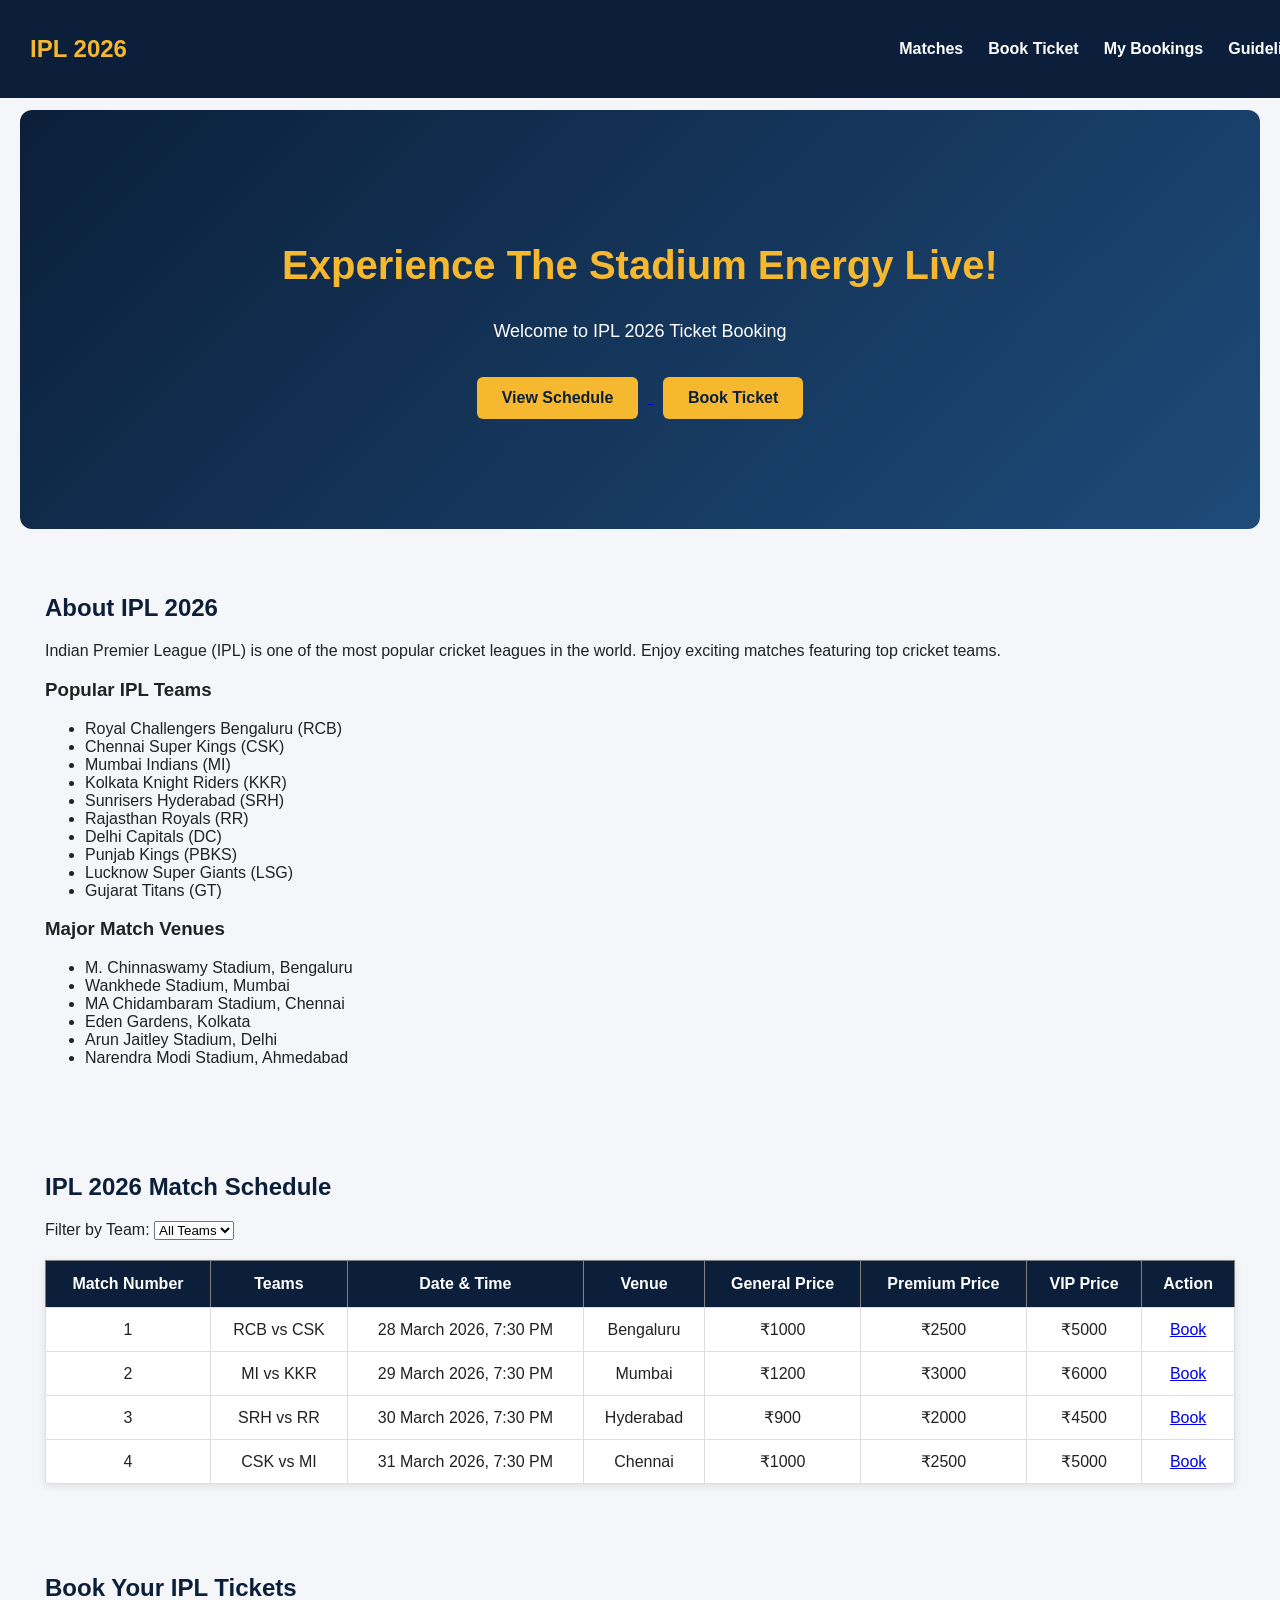
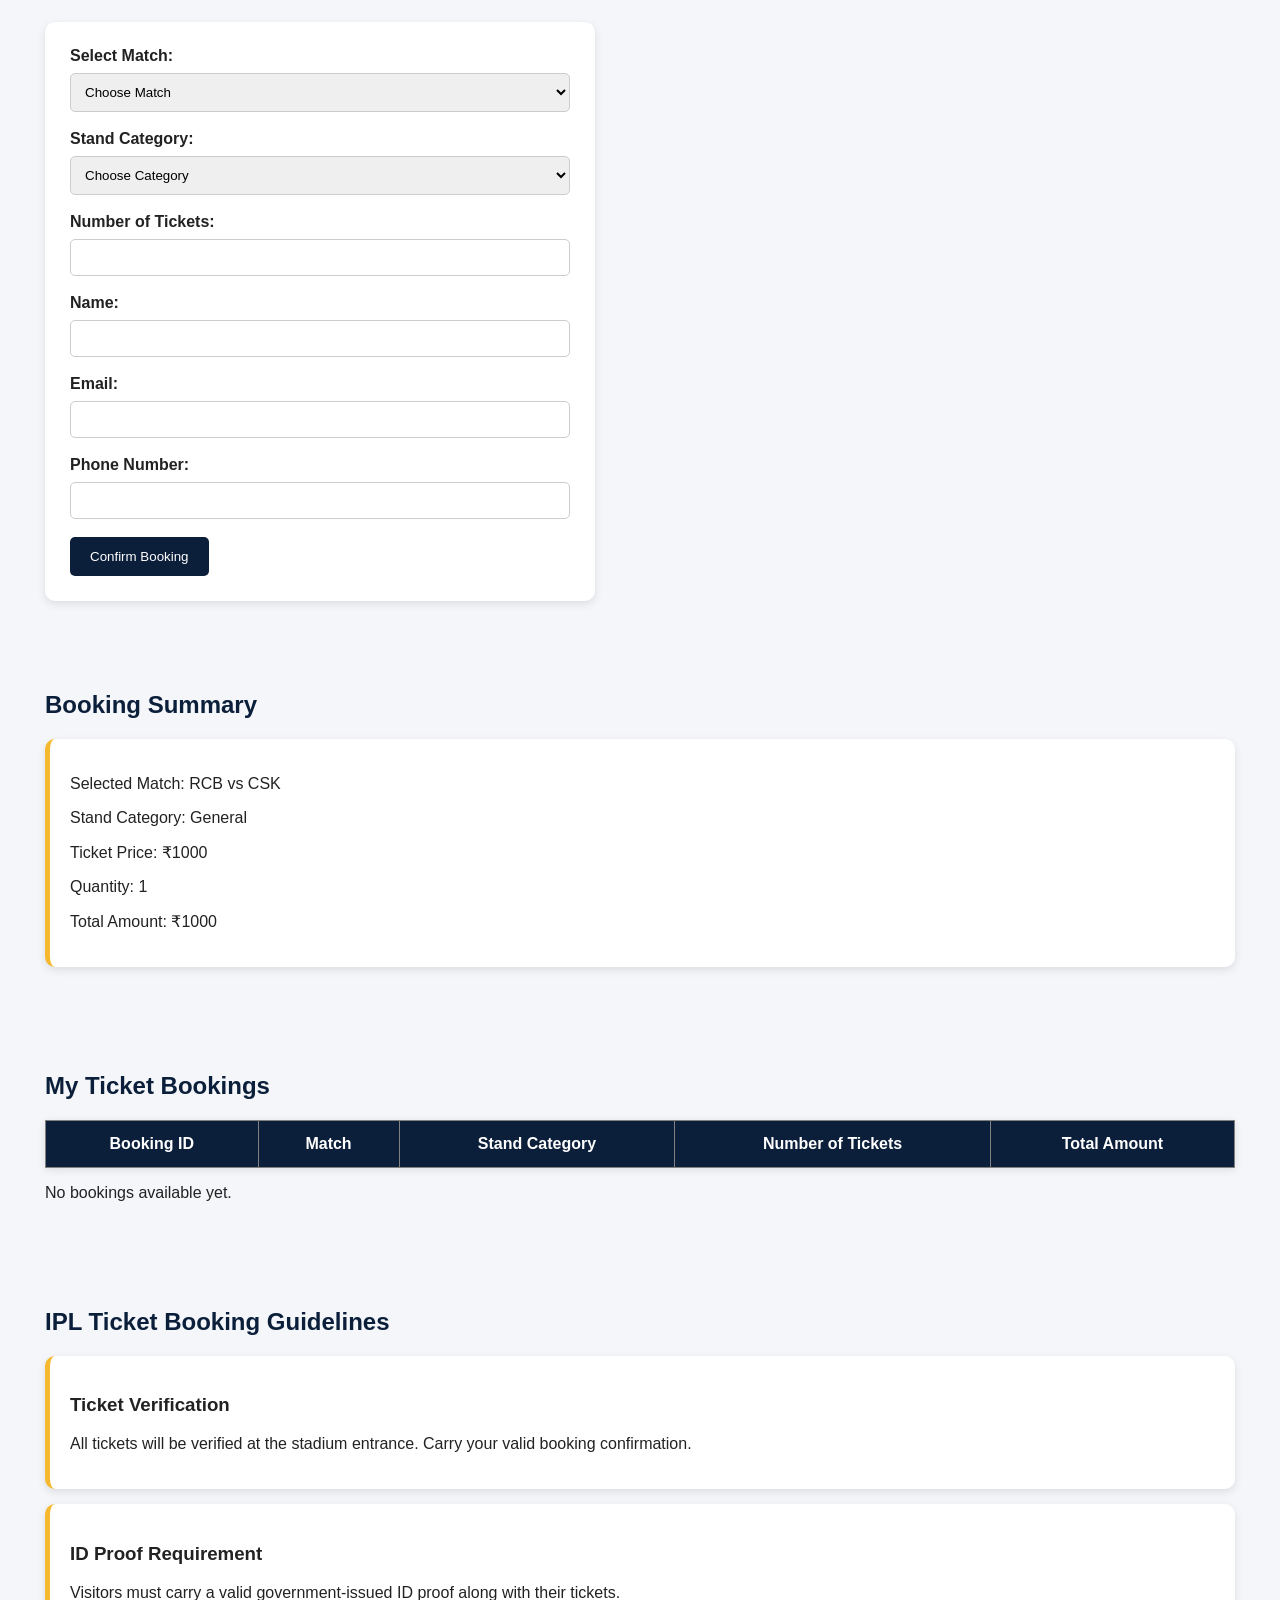
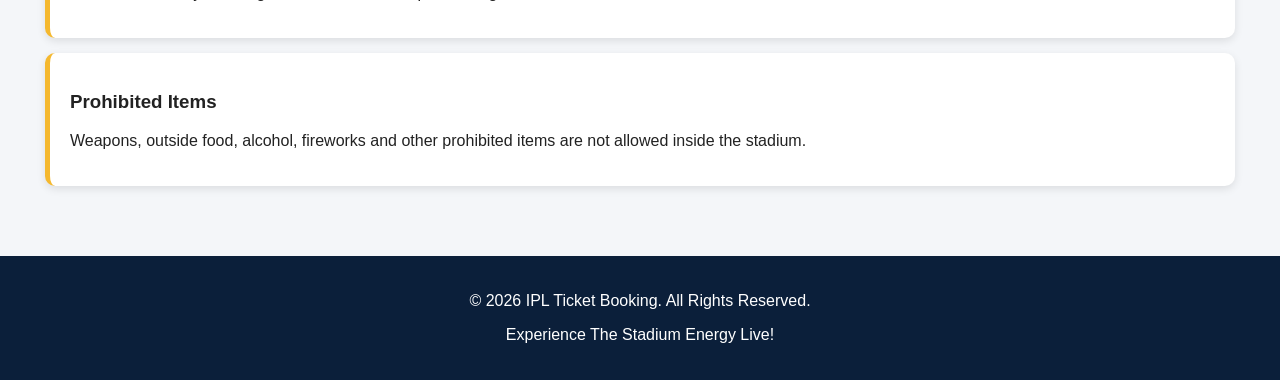
==== index.html @ 1b5e3f6e "Completed IPL Ticket Booking Website Activities" ====
<!DOCTYPE html>
<html lang="en">
<head>
    <meta charset="UTF-8">
    <meta name="viewport" content="width=device-width, initial-scale=1.0">
    <title>IPL 2026 Ticket Booking</title>
    <link rel="stylesheet" href="./styles.css">
</head>
<body>

    <!-- Navigation Bar -->
    <header>
        
 <nav>
    <h2>IPL 2026</h2>

    <ul>
        <li><a href="#matches">Matches</a></li>
        <li><a href="booking.html">Book Ticket</a></li>
        <li><a href="#mybookings">My Bookings</a></li>
        <li><a href="#guidelines">Guidelines</a></li>
    </ul>
</nav>

    </header>

    <!-- Hero Section -->
    <section id="hero">
        <h1>Experience The Stadium Energy Live!</h1>

        <p>Welcome to IPL 2026 Ticket Booking</p>

        <a href="#matches">
            <button>View Schedule</button>
        </a>

        <a href="#booking">
            <button>Book Ticket</button>
        </a>
    </section>
    
    <!-- About IPL Section -->
    <section id="about">
        <h2>About IPL 2026</h2>

        <p>
            Indian Premier League (IPL) is one of the most popular
            cricket leagues in the world. Enjoy exciting matches
            featuring top cricket teams.
        </p>

        <h3>Popular IPL Teams</h3>
        <ul>
            <li>Royal Challengers Bengaluru (RCB)</li>
            <li>Chennai Super Kings (CSK)</li>
            <li>Mumbai Indians (MI)</li>
            <li>Kolkata Knight Riders (KKR)</li>
            <li>Sunrisers Hyderabad (SRH)</li>
            <li>Rajasthan Royals (RR)</li>
            <li>Delhi Capitals (DC)</li>
            <li>Punjab Kings (PBKS)</li>
            <li>Lucknow Super Giants (LSG)</li>
            <li>Gujarat Titans (GT)</li>
        </ul>

        <h3>Major Match Venues</h3>
        <ul>
            <li>M. Chinnaswamy Stadium, Bengaluru</li>
            <li>Wankhede Stadium, Mumbai</li>
            <li>MA Chidambaram Stadium, Chennai</li>
            <li>Eden Gardens, Kolkata</li>
            <li>Arun Jaitley Stadium, Delhi</li>
            <li>Narendra Modi Stadium, Ahmedabad</li>
        </ul>
    </section>

    <!-- Match Schedule Section -->
    <section id="matches">
        <h2>IPL 2026 Match Schedule</h2>

        <!-- Team Filter -->
        <label for="teamFilter">Filter by Team:</label>
        <select id="teamFilter">
            <option value="all">All Teams</option>
            <option value="RCB">RCB</option>
            <option value="CSK">CSK</option>
            <option value="MI">MI</option>
            <option value="KKR">KKR</option>
            <option value="SRH">SRH</option>
        </select>

        <!-- Match Table -->
        <table border="1">
            <thead>
                <tr>
                    <th>Match Number</th>
                    <th>Teams</th>
                    <th>Date & Time</th>
                    <th>Venue</th>
                    <th>General Price</th>
                    <th>Premium Price</th>
                    <th>VIP Price</th>
                    <th>Action</th>
                </tr>
            </thead>

            <tbody>
                <tr>
                    <td>1</td>
                    <td>RCB vs CSK</td>
                    <td>28 March 2026, 7:30 PM</td>
                    <td>Bengaluru</td>
                    <td>₹1000</td>
                    <td>₹2500</td>
                    <td>₹5000</td>
                    <td><a href="#booking" class="book-btn">Book</a></td>
                </tr>

                <tr>
                    <td>2</td>
                    <td>MI vs KKR</td>
                    <td>29 March 2026, 7:30 PM</td>
                    <td>Mumbai</td>
                    <td>₹1200</td>
                    <td>₹3000</td>
                    <td>₹6000</td>
                    <td><a href="#booking" class="book-btn">Book</a></td>
                </tr>

                <tr>
                    <td>3</td>
                    <td>SRH vs RR</td>
                    <td>30 March 2026, 7:30 PM</td>
                    <td>Hyderabad</td>
                    <td>₹900</td>
                    <td>₹2000</td>
                    <td>₹4500</td>
                    <td><a href="#booking" class="book-btn">Book</a></td>
                </tr>

                <tr>
                    <td>4</td>
                    <td>CSK vs MI</td>
                    <td>31 March 2026, 7:30 PM</td>
                    <td>Chennai</td>
                    <td>₹1000</td>
                    <td>₹2500</td>
                    <td>₹5000</td>
                    <td><a href="#booking" class="book-btn">Book</a></td>
                </tr>
            </tbody>
        </table>
    </section>

    <!-- Ticket Booking Section -->
    <section id="booking">
        <h2>Book Your IPL Tickets</h2>

        <form>
            <label for="match">Select Match:</label>
            <select id="match" name="match" required>
                <option value="">Choose Match</option>
                <option value="RCB vs CSK">RCB vs CSK</option>
                <option value="MI vs KKR">MI vs KKR</option>
                <option value="SRH vs RR">SRH vs RR</option>
                <option value="CSK vs MI">CSK vs MI</option>
            </select>
            <br><br>

            <label for="stand">Stand Category:</label>
            <select id="stand" name="stand" required>
                <option value="">Choose Category</option>
                <option value="General">General</option>
                <option value="Premium">Premium</option>
                <option value="VIP">VIP</option>
            </select>
            <br><br>

            <label for="quantity">Number of Tickets:</label>
            <input type="number" id="quantity"
                   name="quantity" min="1" required>
            <br><br>

            <label for="name">Name:</label>
            <input type="text" id="name" name="name" required>
            <br><br>

            <label for="email">Email:</label>
            <input type="email" id="email" name="email" required>
            <br><br>

            <label for="phone">Phone Number:</label>
            <input type="tel" id="phone" name="phone" required>
            <br><br>

            <button type="submit">Confirm Booking</button>
        </form>
    </section>

    <!-- Booking Summary Card -->
    <section id="booking-summary">
        <h2>Booking Summary</h2>

        <div>
            <p>Selected Match: RCB vs CSK</p>
            <p>Stand Category: General</p>
            <p>Ticket Price: ₹1000</p>
            <p>Quantity: 1</p>
            <p>Total Amount: ₹1000</p>
        </div>
    </section>

    <!-- My Ticket Bookings Section -->
    <section id="mybookings">
        <h2>My Ticket Bookings</h2>

        <table border="1">
            <thead>
                <tr>
                    <th>Booking ID</th>
                    <th>Match</th>
                    <th>Stand Category</th>
                    <th>Number of Tickets</th>
                    <th>Total Amount</th>
                </tr>
            </thead>

            <tbody>
                <!-- Booking records will be added here in future -->
            </tbody>
        </table>

        <p>No bookings available yet.</p>
    </section>

    <!-- Guidelines Section -->
    <section id="guidelines">
        <h2>IPL Ticket Booking Guidelines</h2>

        <!-- Card 1 -->
        <div>
            <h3>Ticket Verification</h3>
            <p>
                All tickets will be verified at the stadium entrance.
                Carry your valid booking confirmation.
            </p>
        </div>

        <!-- Card 2 -->
        <div>
            <h3>ID Proof Requirement</h3>
            <p>
                Visitors must carry a valid government-issued ID
                proof along with their tickets.
            </p>
        </div>

        <!-- Card 3 -->
        <div>
            <h3>Prohibited Items</h3>
            <p>
                Weapons, outside food, alcohol, fireworks and
                other prohibited items are not allowed inside
                the stadium.
            </p>
        </div>

    </section>
    <!-- Footer Section -->
    <footer>
        <p>&copy; 2026 IPL Ticket Booking. All Rights Reserved.</p>
        <p>Experience The Stadium Energy Live!</p>
    </footer>
    <script src="app.js"></script>
</body>
</html>
---- styles.css ----
/* Website Theme Colors */
:root {
    --primary: #0B1F3A;
    --accent: #F5B82E;
    --background: #F4F6F9;
    --text: #222222;
}

/* Navigation Bar */
header {
    background-color: var(--primary);
    color: white;
    padding: 15px 30px;
    position: fixed;
    top: 0;
    left: 0;
    width: 100%;
    z-index: 1000;
}

nav {
    display: flex;
    justify-content: space-between;
    align-items: center;
}

nav h2 {
    color: var(--accent);
}

nav ul {
    display: flex;
    list-style: none;
    gap: 25px;
}

nav ul li a {
    color: white;
    text-decoration: none;
    font-weight: bold;
}

/* Navigation Hover Effect */
nav ul li a:hover {
    color: var(--accent);
}

body {
    margin: 0;
    padding-top: 90px;
    background-color: var(--background);
    color: var(--text);
    font-family: Arial, sans-serif;
}

/* Hero Banner Section */
#hero {
    background: linear-gradient(135deg, #0B1F3A, #1E4B7A);
    color: white;
    text-align: center;
    padding: 100px 20px;
    margin: 20px;
    border-radius: 12px;
}

#hero h1 {
    font-size: 40px;
    color: var(--accent);
}

#hero p {
    font-size: 18px;
    margin-bottom: 25px;
}

/* Hero Buttons */
#hero button {
    background-color: var(--accent);
    color: var(--primary);
    padding: 12px 25px;
    border: none;
    border-radius: 6px;
    font-size: 16px;
    font-weight: bold;
    cursor: pointer;
    margin: 10px;
}

#hero button:hover {
    background-color: white;
}


/* General Section Styling */
section {
    padding: 25px;
    margin: 20px;
}

/* Section Headings */
section h2 {
    color: var(--primary);
    margin-bottom: 20px;
}

/* Match Schedule Table */
table {
    width: 100%;
    border-collapse: collapse;
    margin-top: 20px;
    background-color: white;
    box-shadow: 0 2px 8px rgba(0, 0, 0, 0.1);
}

th {
    background-color: var(--primary);
    color: white;
    padding: 14px;
}

td {
    padding: 12px;
    border: 1px solid #ddd;
    text-align: center;
}

tr:hover {
    background-color: #FFF4D6;
}

/* Guidelines Cards and Booking Summary */
#guidelines div,
#booking-summary div {
    background-color: white;
    padding: 20px;
    margin: 15px 0;
    border-radius: 10px;
    box-shadow: 0 3px 8px rgba(0, 0, 0, 0.1);
    border-left: 5px solid var(--accent);
}

/* Booking Form */
form {
    background-color: white;
    padding: 25px;
    border-radius: 10px;
    box-shadow: 0 3px 8px rgba(0, 0, 0, 0.1);
    max-width: 500px;
}

form label {
    display: inline-block;
    margin-bottom: 8px;
    font-weight: bold;
}

form input,
form select {
    padding: 10px;
    width: 100%;
    box-sizing: border-box;
    border: 1px solid #ccc;
    border-radius: 5px;
}

/* Form Button */
form button {
    background-color: var(--primary);
    color: white;
    padding: 12px 20px;
    border: none;
    border-radius: 5px;
    cursor: pointer;
}

form button:hover {
    background-color: var(--accent);
    color: var(--primary);
}

/* Footer */
footer {
    background-color: var(--primary);
    color: white;
    text-align: center;
    padding: 20px;
    margin-top: 30px;
}
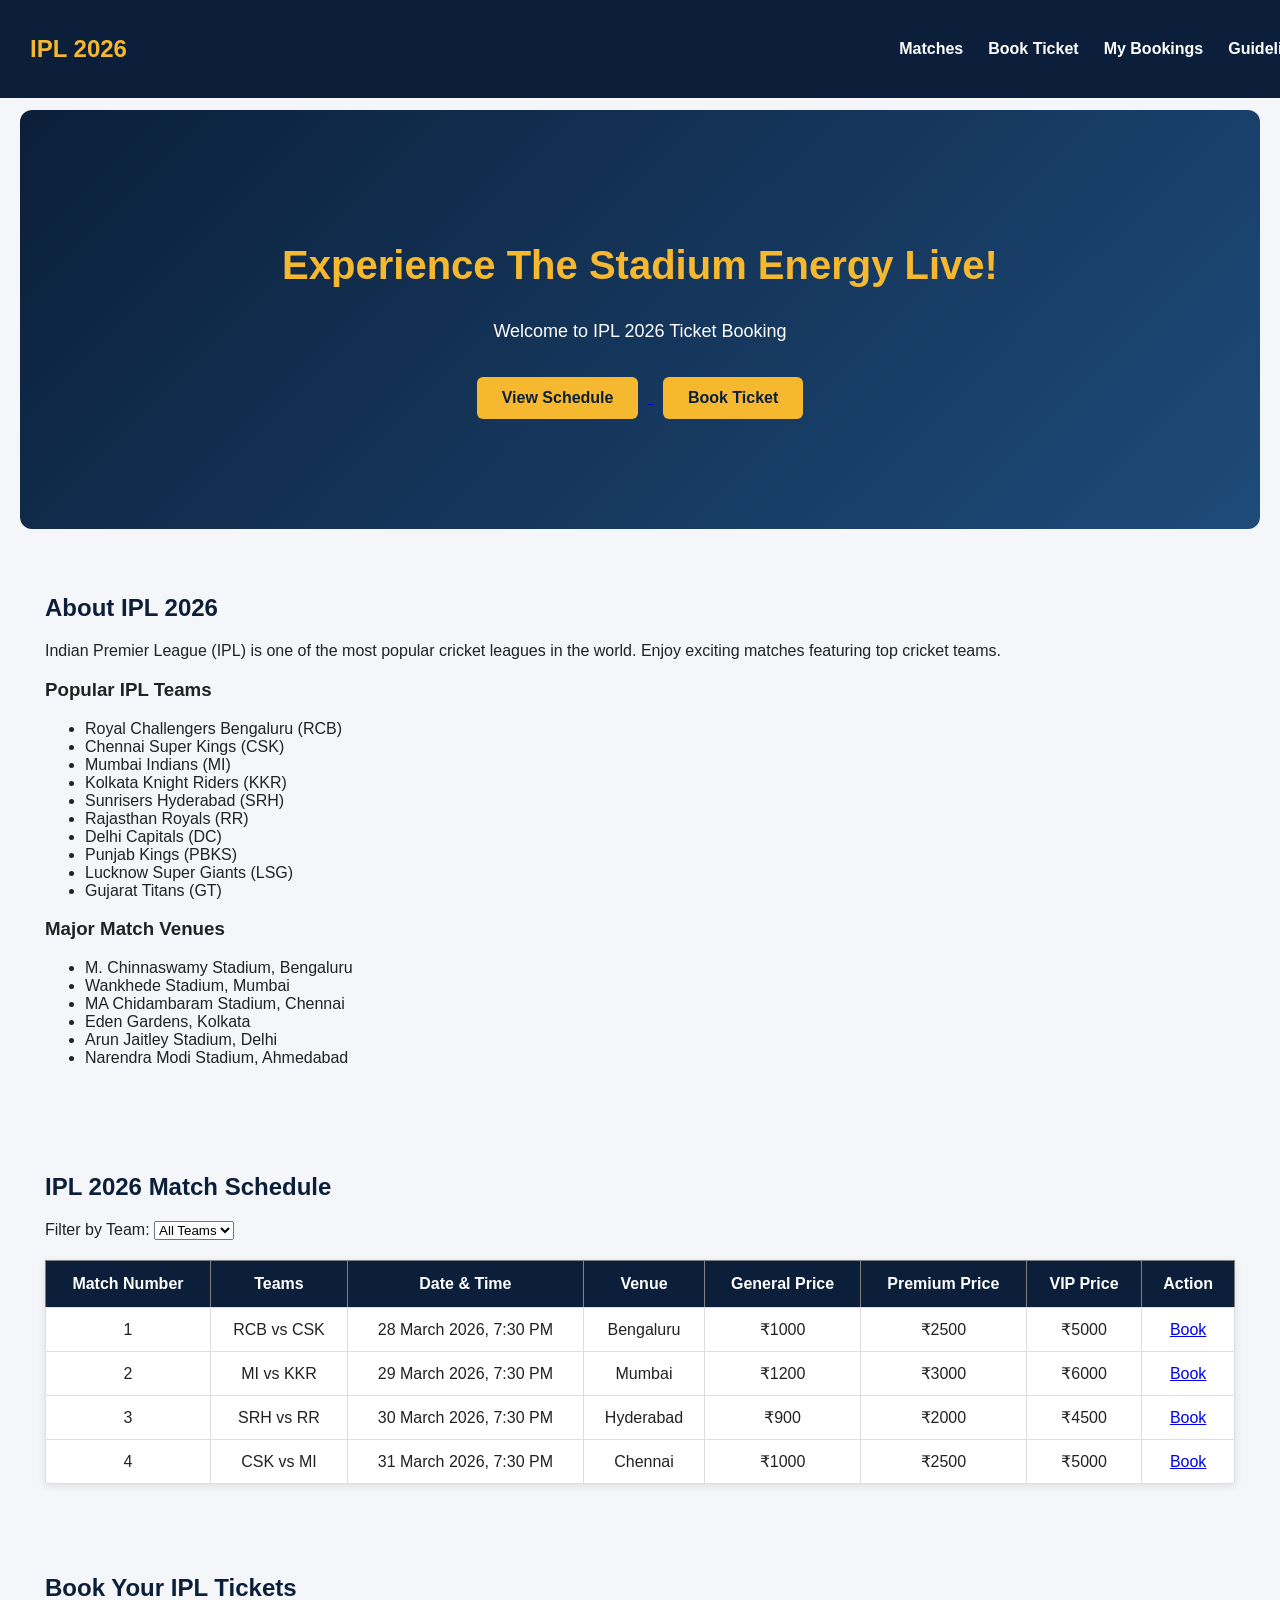
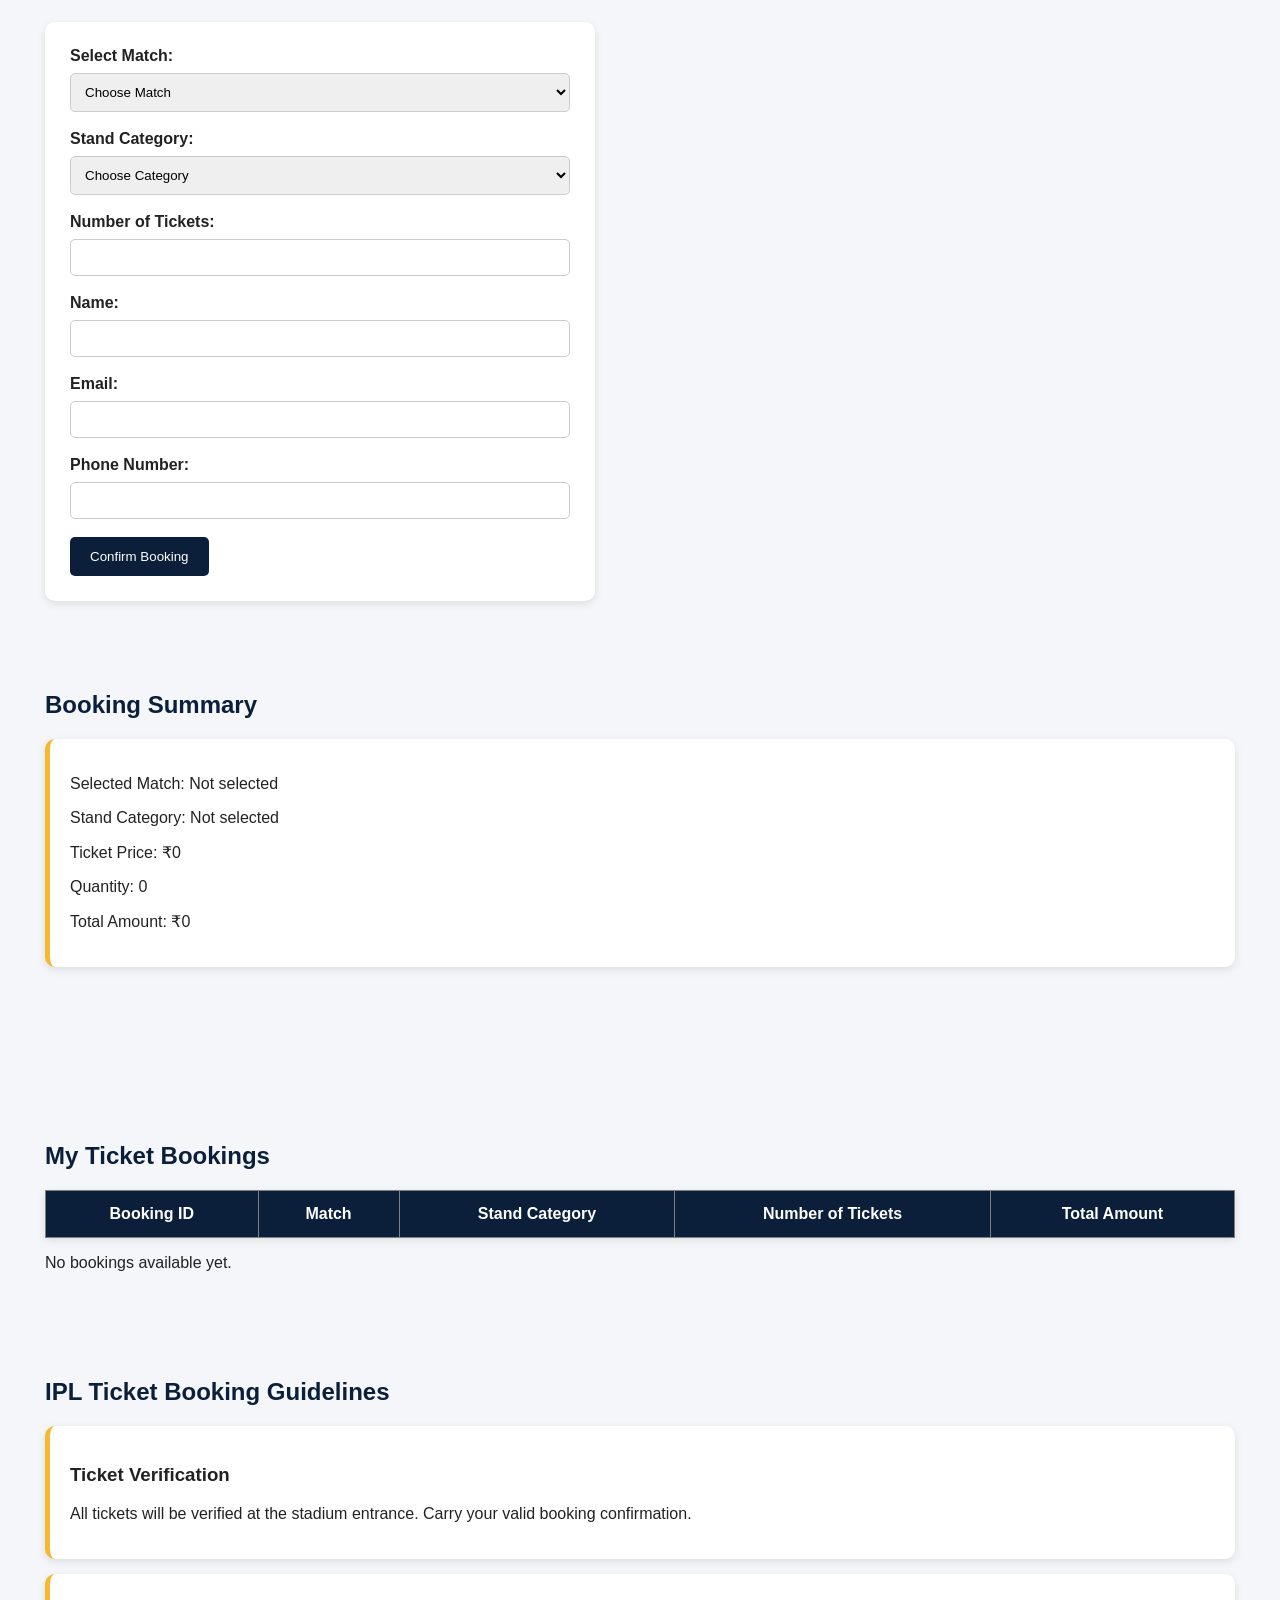
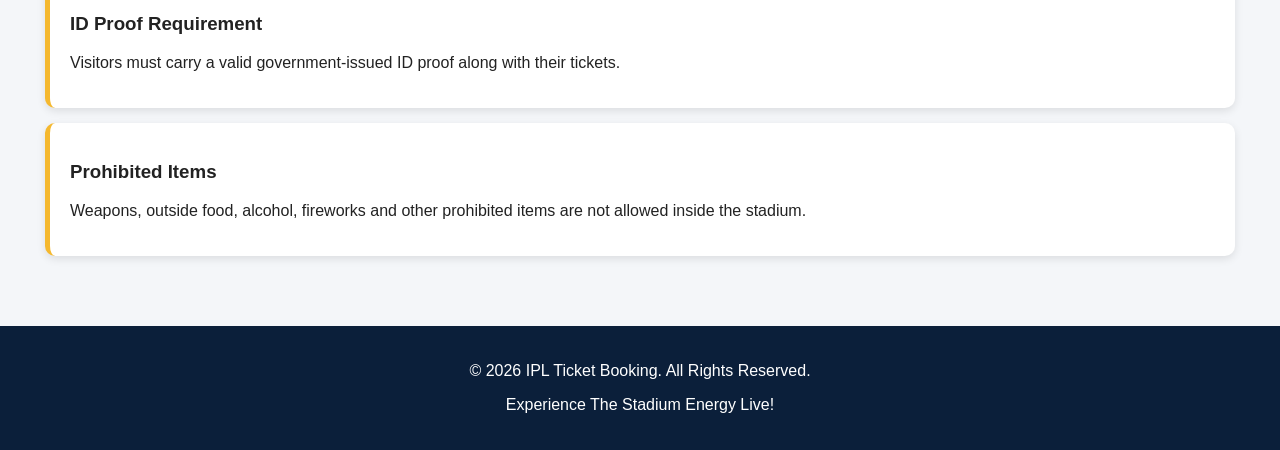
==== commit 988f54e2: "Completed Activity 7 - Live Booking Summary" ====
--- a/index.html
+++ b/index.html
@@ -198,18 +198,23 @@
         </form>
     </section>
 
-    <!-- Booking Summary Card -->
-    <section id="booking-summary">
-        <h2>Booking Summary</h2>
-
-        <div>
-            <p>Selected Match: RCB vs CSK</p>
-            <p>Stand Category: General</p>
-            <p>Ticket Price: ₹1000</p>
-            <p>Quantity: 1</p>
-            <p>Total Amount: ₹1000</p>
-        </div>
-    </section>
+     <!-- Booking Summary Section -->
+<section id="booking-summary">
+    <h2>Booking Summary</h2>
+
+    <div>
+        <p>Selected Match: <span id="summary-match">Not selected</span></p>
+        <p>Stand Category: <span id="summary-stand">Not selected</span></p>
+        <p>Ticket Price: ₹<span id="summary-price">0</span></p>
+        <p>Quantity: <span id="summary-quantity">0</span></p>
+        <p>Total Amount: ₹<span id="summary-total">0</span></p>
+    </div>
+</section>
+
+<!-- My Ticket Bookings Section -->
+<section id="mybookings">
+    <!-- Keep all your existing code here unchanged -->
+</section>
 
     <!-- My Ticket Bookings Section -->
     <section id="mybookings">
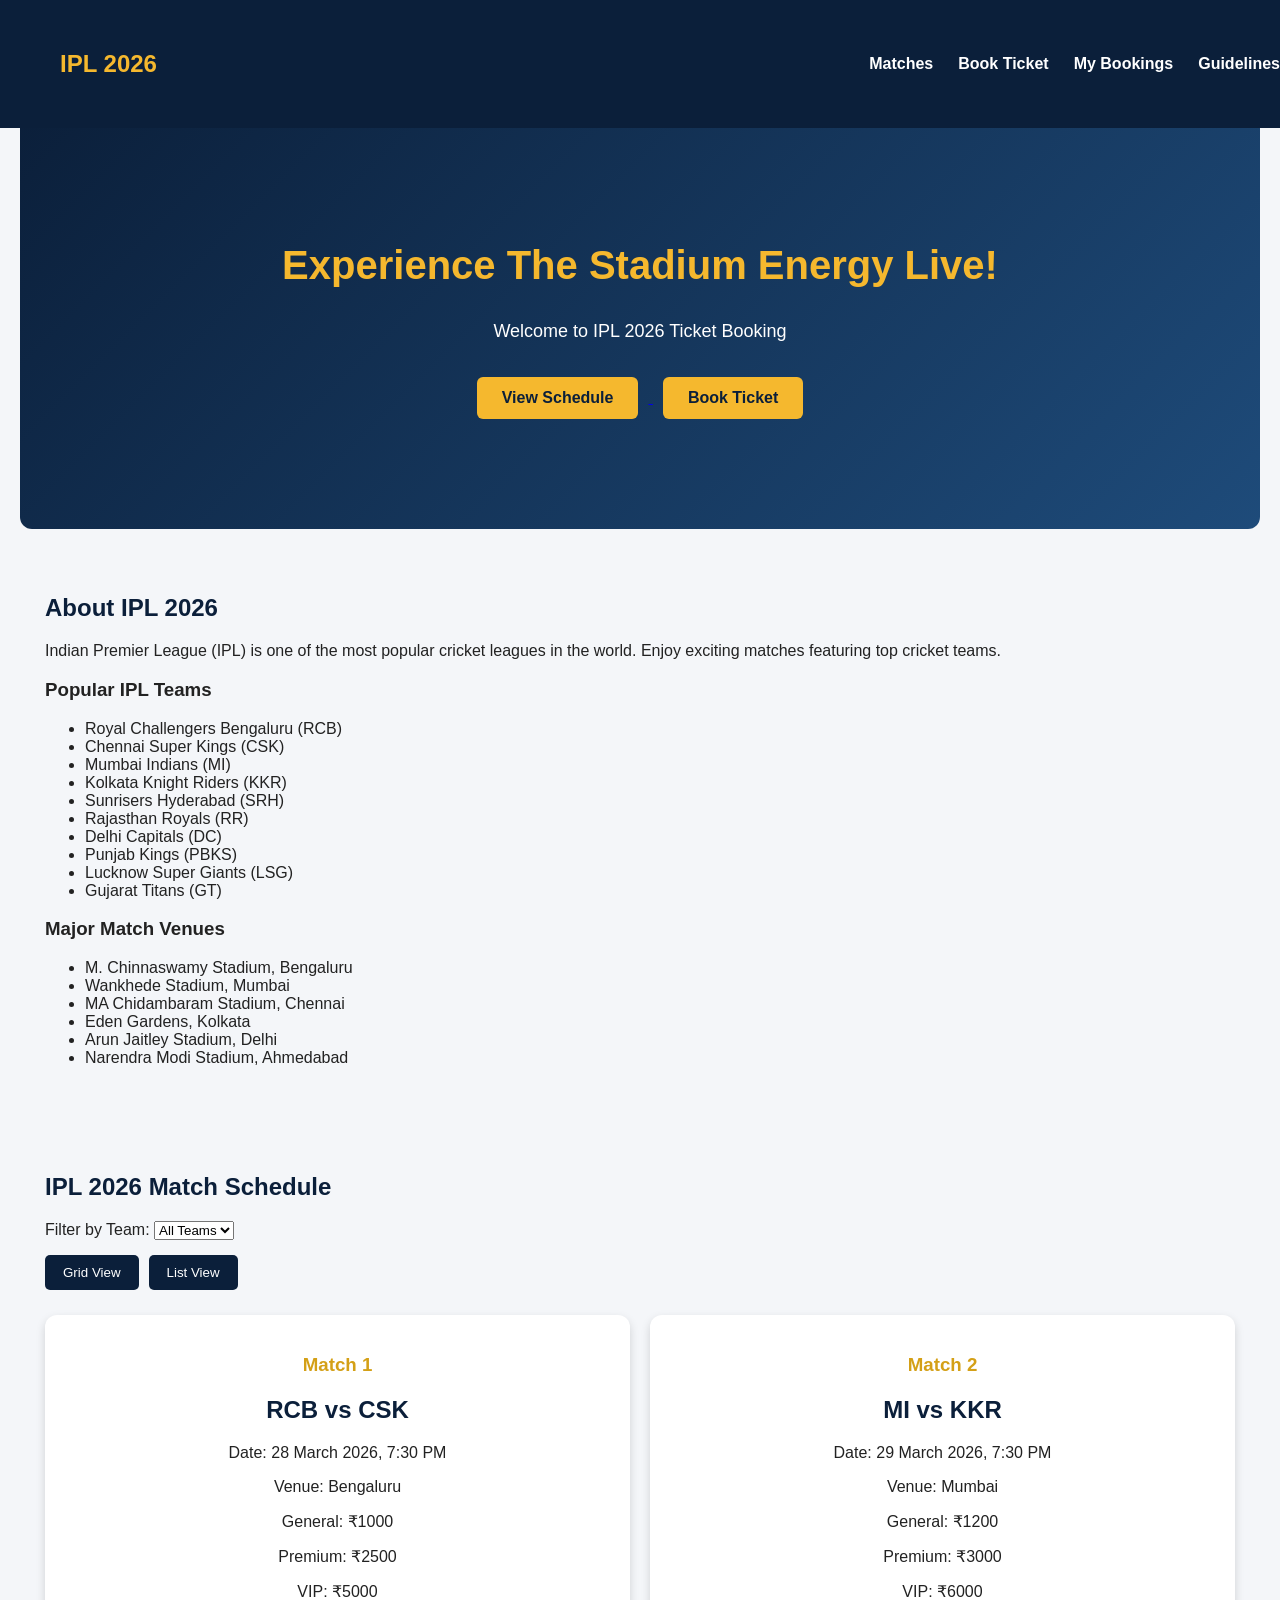
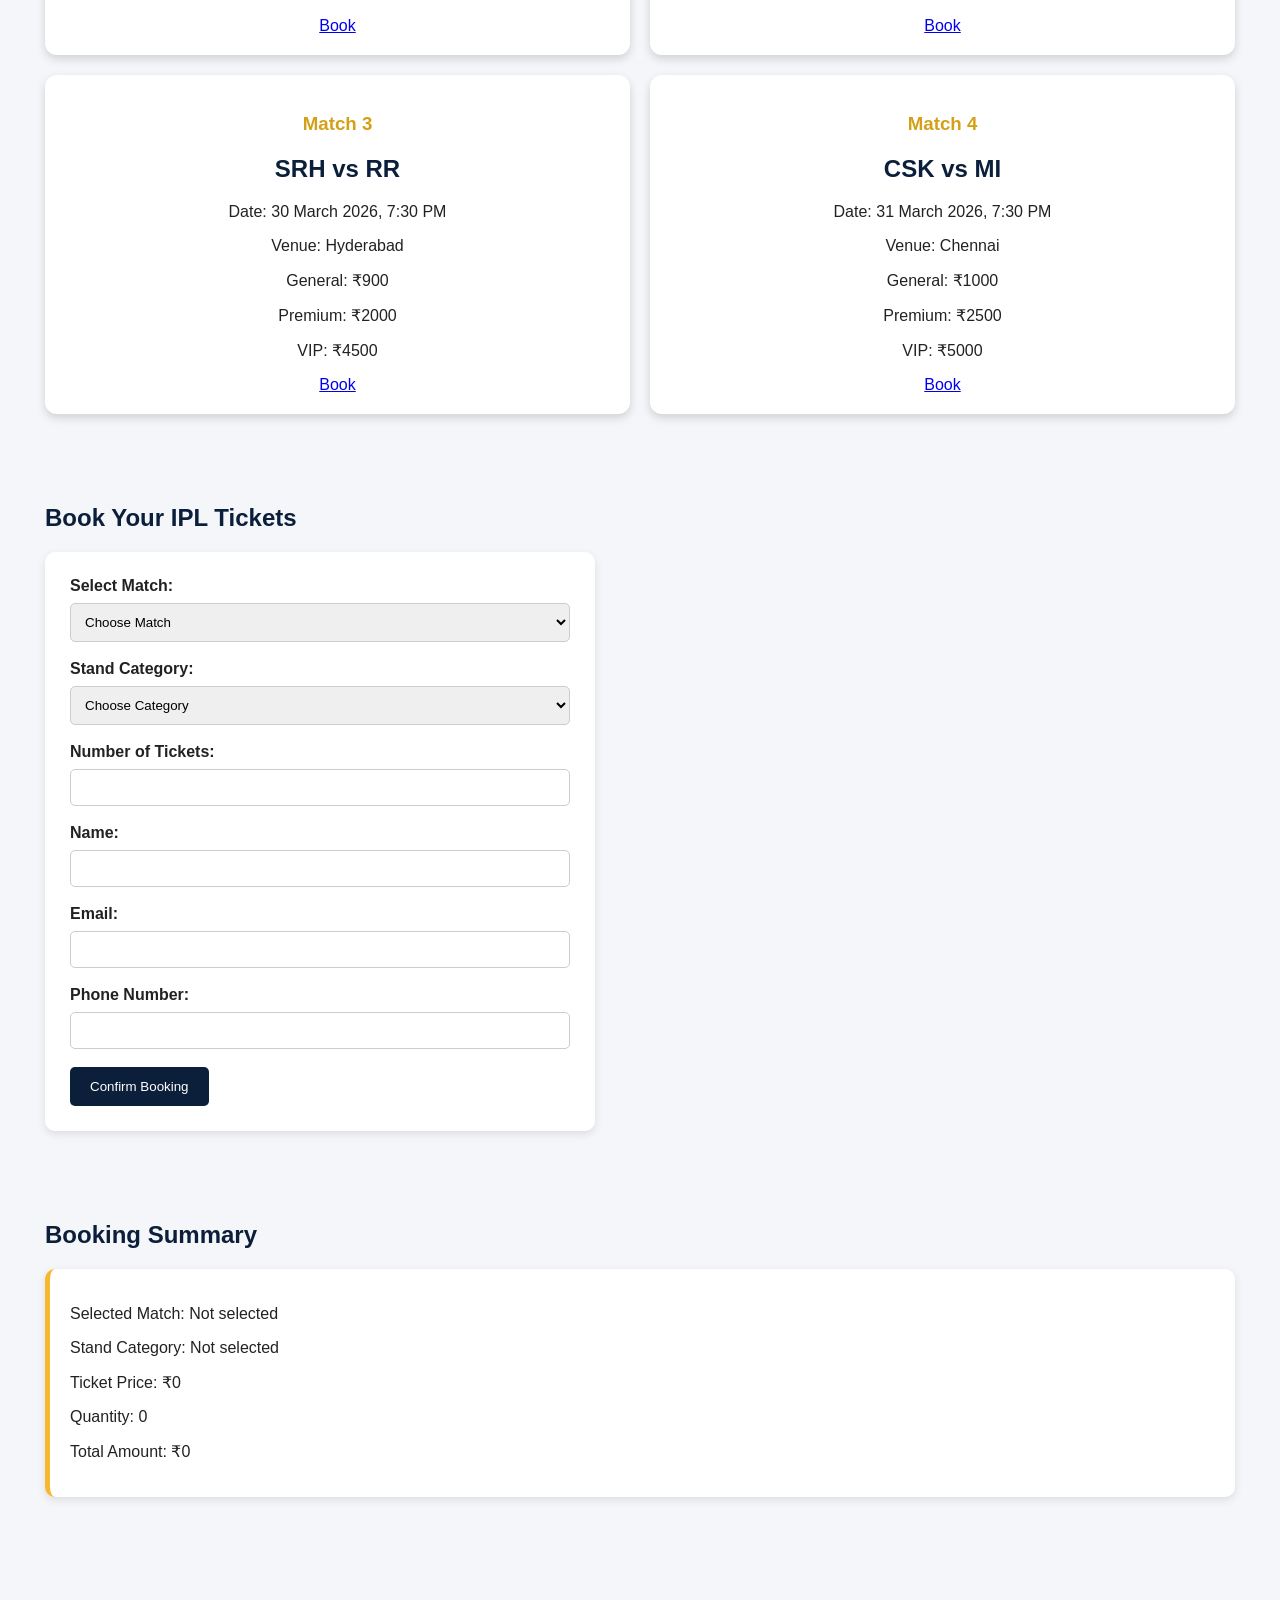
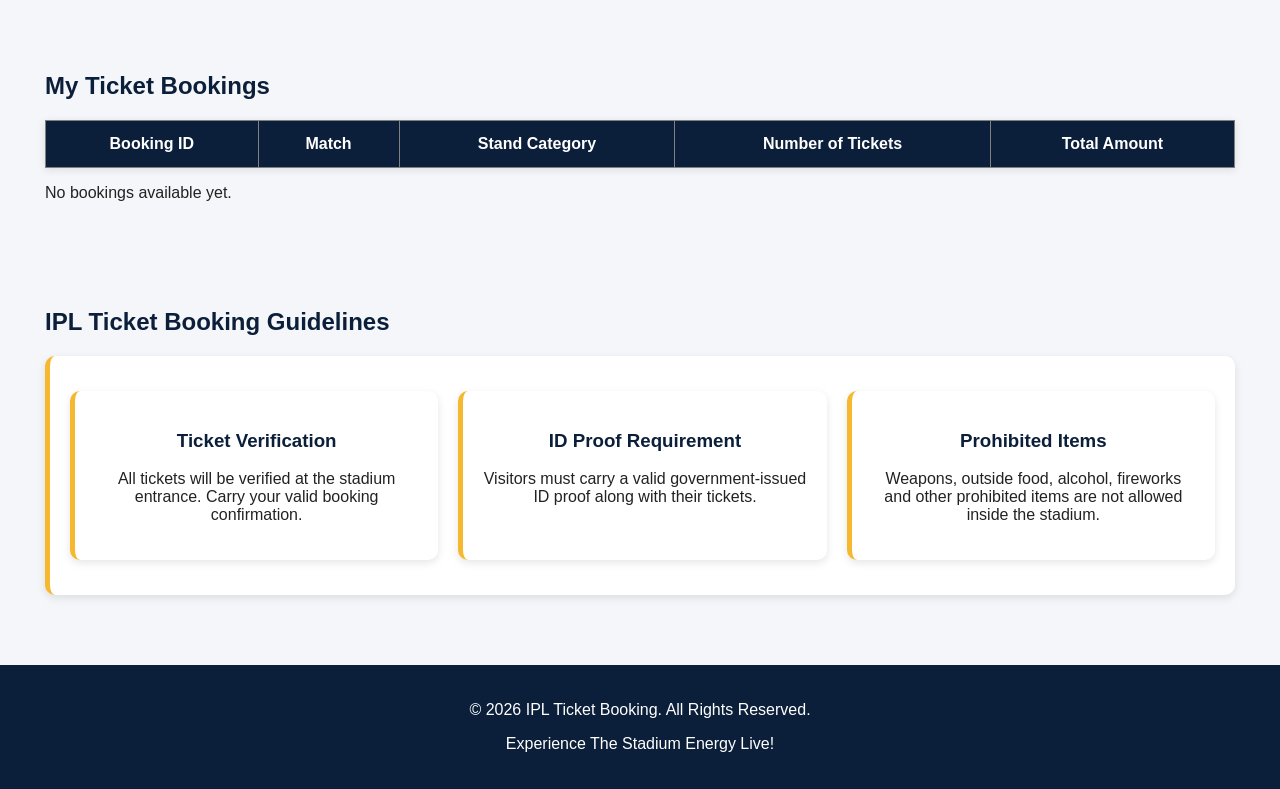
==== commit 4bbdafb9: "Completed Activity 8 - Responsive IPL Website" ====
--- a/index.html
+++ b/index.html
@@ -12,16 +12,24 @@
     <!-- Navigation Bar -->
     <header>
         
- <nav>
+ 
+<nav>
     <h2>IPL 2026</h2>
 
-    <ul>
+    <!-- Hamburger Menu Button -->
+    <button id="menu-toggle" class="menu-toggle">
+        ☰
+    </button>
+
+    <!-- Navigation Links -->
+    <ul id="nav-links">
         <li><a href="#matches">Matches</a></li>
         <li><a href="booking.html">Book Ticket</a></li>
         <li><a href="#mybookings">My Bookings</a></li>
         <li><a href="#guidelines">Guidelines</a></li>
     </ul>
 </nav>
+
 
     </header>
 
@@ -76,82 +84,86 @@
     </section>
 
     <!-- Match Schedule Section -->
-    <section id="matches">
-        <h2>IPL 2026 Match Schedule</h2>
-
-        <!-- Team Filter -->
-        <label for="teamFilter">Filter by Team:</label>
-        <select id="teamFilter">
-            <option value="all">All Teams</option>
-            <option value="RCB">RCB</option>
-            <option value="CSK">CSK</option>
-            <option value="MI">MI</option>
-            <option value="KKR">KKR</option>
-            <option value="SRH">SRH</option>
-        </select>
-
-        <!-- Match Table -->
-        <table border="1">
-            <thead>
-                <tr>
-                    <th>Match Number</th>
-                    <th>Teams</th>
-                    <th>Date & Time</th>
-                    <th>Venue</th>
-                    <th>General Price</th>
-                    <th>Premium Price</th>
-                    <th>VIP Price</th>
-                    <th>Action</th>
-                </tr>
-            </thead>
-
-            <tbody>
-                <tr>
-                    <td>1</td>
-                    <td>RCB vs CSK</td>
-                    <td>28 March 2026, 7:30 PM</td>
-                    <td>Bengaluru</td>
-                    <td>₹1000</td>
-                    <td>₹2500</td>
-                    <td>₹5000</td>
-                    <td><a href="#booking" class="book-btn">Book</a></td>
-                </tr>
-
-                <tr>
-                    <td>2</td>
-                    <td>MI vs KKR</td>
-                    <td>29 March 2026, 7:30 PM</td>
-                    <td>Mumbai</td>
-                    <td>₹1200</td>
-                    <td>₹3000</td>
-                    <td>₹6000</td>
-                    <td><a href="#booking" class="book-btn">Book</a></td>
-                </tr>
-
-                <tr>
-                    <td>3</td>
-                    <td>SRH vs RR</td>
-                    <td>30 March 2026, 7:30 PM</td>
-                    <td>Hyderabad</td>
-                    <td>₹900</td>
-                    <td>₹2000</td>
-                    <td>₹4500</td>
-                    <td><a href="#booking" class="book-btn">Book</a></td>
-                </tr>
-
-                <tr>
-                    <td>4</td>
-                    <td>CSK vs MI</td>
-                    <td>31 March 2026, 7:30 PM</td>
-                    <td>Chennai</td>
-                    <td>₹1000</td>
-                    <td>₹2500</td>
-                    <td>₹5000</td>
-                    <td><a href="#booking" class="book-btn">Book</a></td>
-                </tr>
-            </tbody>
-        </table>
-    </section>
+    
+<!-- Match Schedule Section -->
+<section id="matches">
+
+    <h2>IPL 2026 Match Schedule</h2>
+
+    <!-- Team Filter -->
+    <label for="teamFilter">Filter by Team:</label>
+
+    <select id="teamFilter">
+        <option value="all">All Teams</option>
+        <option value="RCB">RCB</option>
+        <option value="CSK">CSK</option>
+        <option value="MI">MI</option>
+        <option value="KKR">KKR</option>
+        <option value="SRH">SRH</option>
+        <option value="RR">RR</option>
+    </select>
+
+    <!-- Grid and List View Buttons -->
+    <div class="view-buttons">
+        <button id="gridViewBtn">Grid View</button>
+        <button id="listViewBtn">List View</button>
+    </div>
+
+    <!-- Match Cards Container -->
+    <div id="match-container" class="match-grid">
+
+        <!-- Match 1 -->
+        <div class="match-card" data-teams="RCB CSK">
+            <h3>Match 1</h3>
+            <h2>RCB vs CSK</h2>
+            <p>Date: 28 March 2026, 7:30 PM</p>
+            <p>Venue: Bengaluru</p>
+            <p>General: ₹1000</p>
+            <p>Premium: ₹2500</p>
+            <p>VIP: ₹5000</p>
+            <a href="#booking" class="book-btn">Book</a>
+        </div>
+
+        <!-- Match 2 -->
+        <div class="match-card" data-teams="MI KKR">
+            <h3>Match 2</h3>
+            <h2>MI vs KKR</h2>
+            <p>Date: 29 March 2026, 7:30 PM</p>
+            <p>Venue: Mumbai</p>
+            <p>General: ₹1200</p>
+            <p>Premium: ₹3000</p>
+            <p>VIP: ₹6000</p>
+            <a href="#booking" class="book-btn">Book</a>
+        </div>
+
+        <!-- Match 3 -->
+        <div class="match-card" data-teams="SRH RR">
+            <h3>Match 3</h3>
+            <h2>SRH vs RR</h2>
+            <p>Date: 30 March 2026, 7:30 PM</p>
+            <p>Venue: Hyderabad</p>
+            <p>General: ₹900</p>
+            <p>Premium: ₹2000</p>
+            <p>VIP: ₹4500</p>
+            <a href="#booking" class="book-btn">Book</a>
+        </div>
+
+        <!-- Match 4 -->
+        <div class="match-card" data-teams="CSK MI">
+            <h3>Match 4</h3>
+            <h2>CSK vs MI</h2>
+            <p>Date: 31 March 2026, 7:30 PM</p>
+            <p>Venue: Chennai</p>
+            <p>General: ₹1000</p>
+            <p>Premium: ₹2500</p>
+            <p>VIP: ₹5000</p>
+            <a href="#booking" class="book-btn">Book</a>
+        </div>
+
+    </div>
+
+</section>
+
 
     <!-- Ticket Booking Section -->
     <section id="booking">
@@ -240,11 +252,14 @@
     </section>
 
     <!-- Guidelines Section -->
-    <section id="guidelines">
-        <h2>IPL Ticket Booking Guidelines</h2>
+    
+<section id="guidelines">
+    <h2>IPL Ticket Booking Guidelines</h2>
+
+    <div class="guidelines-grid">
 
         <!-- Card 1 -->
-        <div>
+        <div class="guideline-card">
             <h3>Ticket Verification</h3>
             <p>
                 All tickets will be verified at the stadium entrance.
@@ -253,7 +268,7 @@
         </div>
 
         <!-- Card 2 -->
-        <div>
+        <div class="guideline-card">
             <h3>ID Proof Requirement</h3>
             <p>
                 Visitors must carry a valid government-issued ID
@@ -262,7 +277,7 @@
         </div>
 
         <!-- Card 3 -->
-        <div>
+        <div class="guideline-card">
             <h3>Prohibited Items</h3>
             <p>
                 Weapons, outside food, alcohol, fireworks and
@@ -271,7 +286,9 @@
             </p>
         </div>
 
-    </section>
+    </div>
+</section>
+
     <!-- Footer Section -->
     <footer>
         <p>&copy; 2026 IPL Ticket Booking. All Rights Reserved.</p>
--- a/styles.css
+++ b/styles.css
@@ -187,3 +187,163 @@
     padding: 20px;
     margin-top: 30px;
 }
+
+/* Activity 8: Responsive Navigation using Flexbox */
+
+nav {
+    display: flex;
+    justify-content: space-between;
+    align-items: center;
+    padding: 15px 30px;
+    position: relative;
+}
+
+nav ul {
+    display: flex;
+    list-style: none;
+    gap: 25px;
+    margin: 0;
+    padding: 0;
+}
+
+.menu-toggle {
+    display: none;
+    font-size: 25px;
+    background: none;
+    border: none;
+    color: white;
+    cursor: pointer;
+}
+
+/* Mobile Navigation */
+@media screen and (max-width: 768px) {
+
+    .menu-toggle {
+        display: block;
+    }
+
+    nav ul {
+        display: none;
+        flex-direction: column;
+        position: absolute;
+        top: 100%;
+        right: 0;
+        width: 200px;
+        background-color: #0b1f3a;
+        padding: 20px;
+        gap: 15px;
+        z-index: 1000;
+    }
+
+    nav ul.active {
+        display: flex;
+    }
+}
+
+/* Activity 8: Responsive Match Cards using CSS Grid */
+
+/* Grid View */
+.match-grid {
+    display: grid;
+    grid-template-columns: repeat(2, 1fr);
+    gap: 20px;
+    margin-top: 25px;
+}
+
+.match-card {
+    background-color: white;
+    color: #222;
+    padding: 20px;
+    border-radius: 12px;
+    box-shadow: 0 4px 10px rgba(0, 0, 0, 0.15);
+    text-align: center;
+}
+
+.match-card h3 {
+    color: #d4a017;
+}
+
+.match-card h2 {
+    color: #0b1f3a;
+}
+
+/* View Buttons */
+.view-buttons {
+    display: flex;
+    gap: 10px;
+    margin-top: 15px;
+}
+
+.view-buttons button {
+    padding: 10px 18px;
+    background-color: #0b1f3a;
+    color: white;
+    border: none;
+    border-radius: 5px;
+    cursor: pointer;
+}
+
+/* List View */
+.match-list {
+    display: flex;
+    flex-direction: column;
+    gap: 15px;
+}
+
+.match-list .match-card {
+    width: 100%;
+    box-sizing: border-box;
+}
+
+/* Responsive Layout */
+@media screen and (max-width: 768px) {
+
+    .match-grid {
+        grid-template-columns: 1fr;
+    }
+
+    .match-card {
+        width: auto;
+    }
+}
+
+@media screen and (min-width: 769px) and (max-width: 1024px) {
+
+    .match-grid {
+        grid-template-columns: repeat(2, 1fr);
+    }
+}
+
+/* Activity 8: Guidelines using CSS Grid */
+
+.guidelines-grid {
+    display: grid;
+    grid-template-columns: repeat(3, 1fr);
+    gap: 20px;
+    margin-top: 25px;
+}
+
+.guideline-card {
+    background-color: white;
+    color: #222;
+    padding: 20px;
+    border-radius: 12px;
+    box-shadow: 0 4px 10px rgba(0, 0, 0, 0.15);
+    text-align: center;
+}
+
+.guideline-card h3 {
+    color: #0b1f3a;
+}
+
+/* Tablet and Mobile Responsive Layout */
+@media screen and (max-width: 768px) {
+
+    .guidelines-grid {
+        grid-template-columns: 1fr;
+    }
+
+    .guideline-card {
+        width: auto;
+    }
+}
